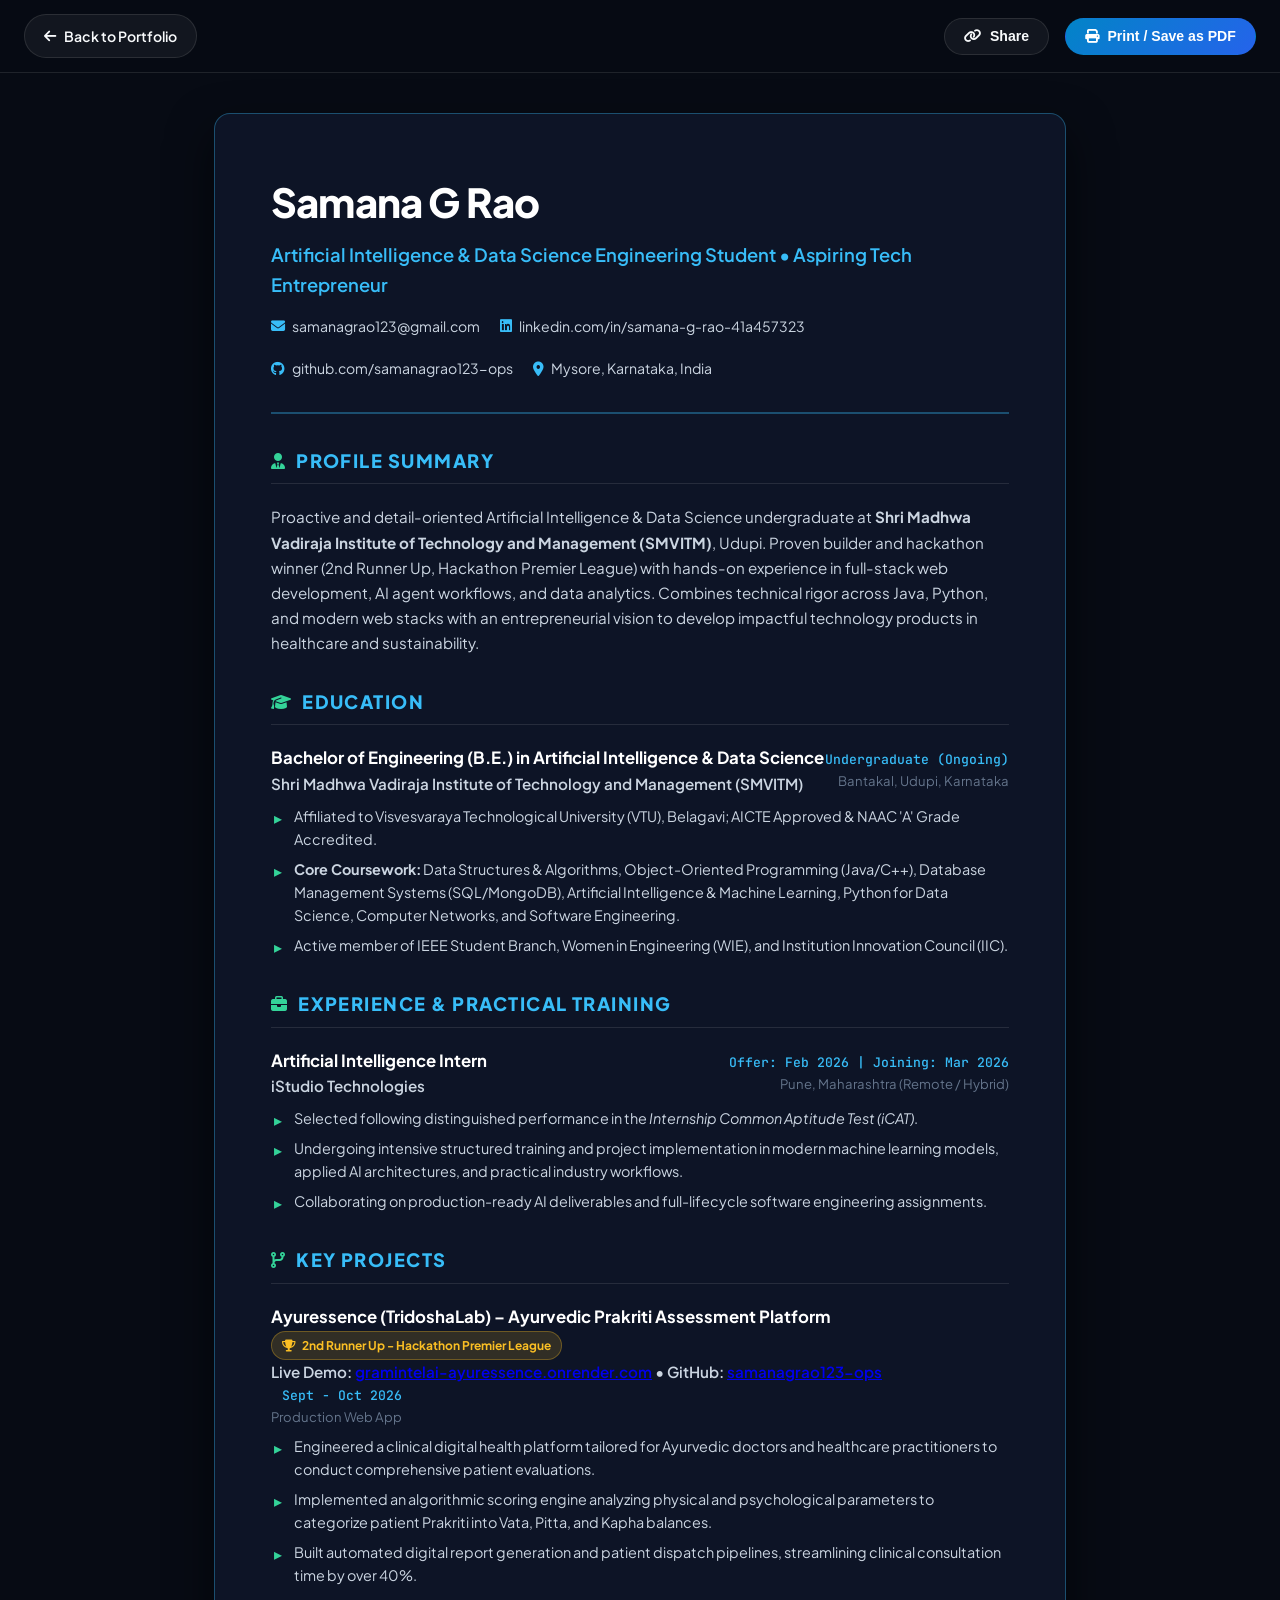
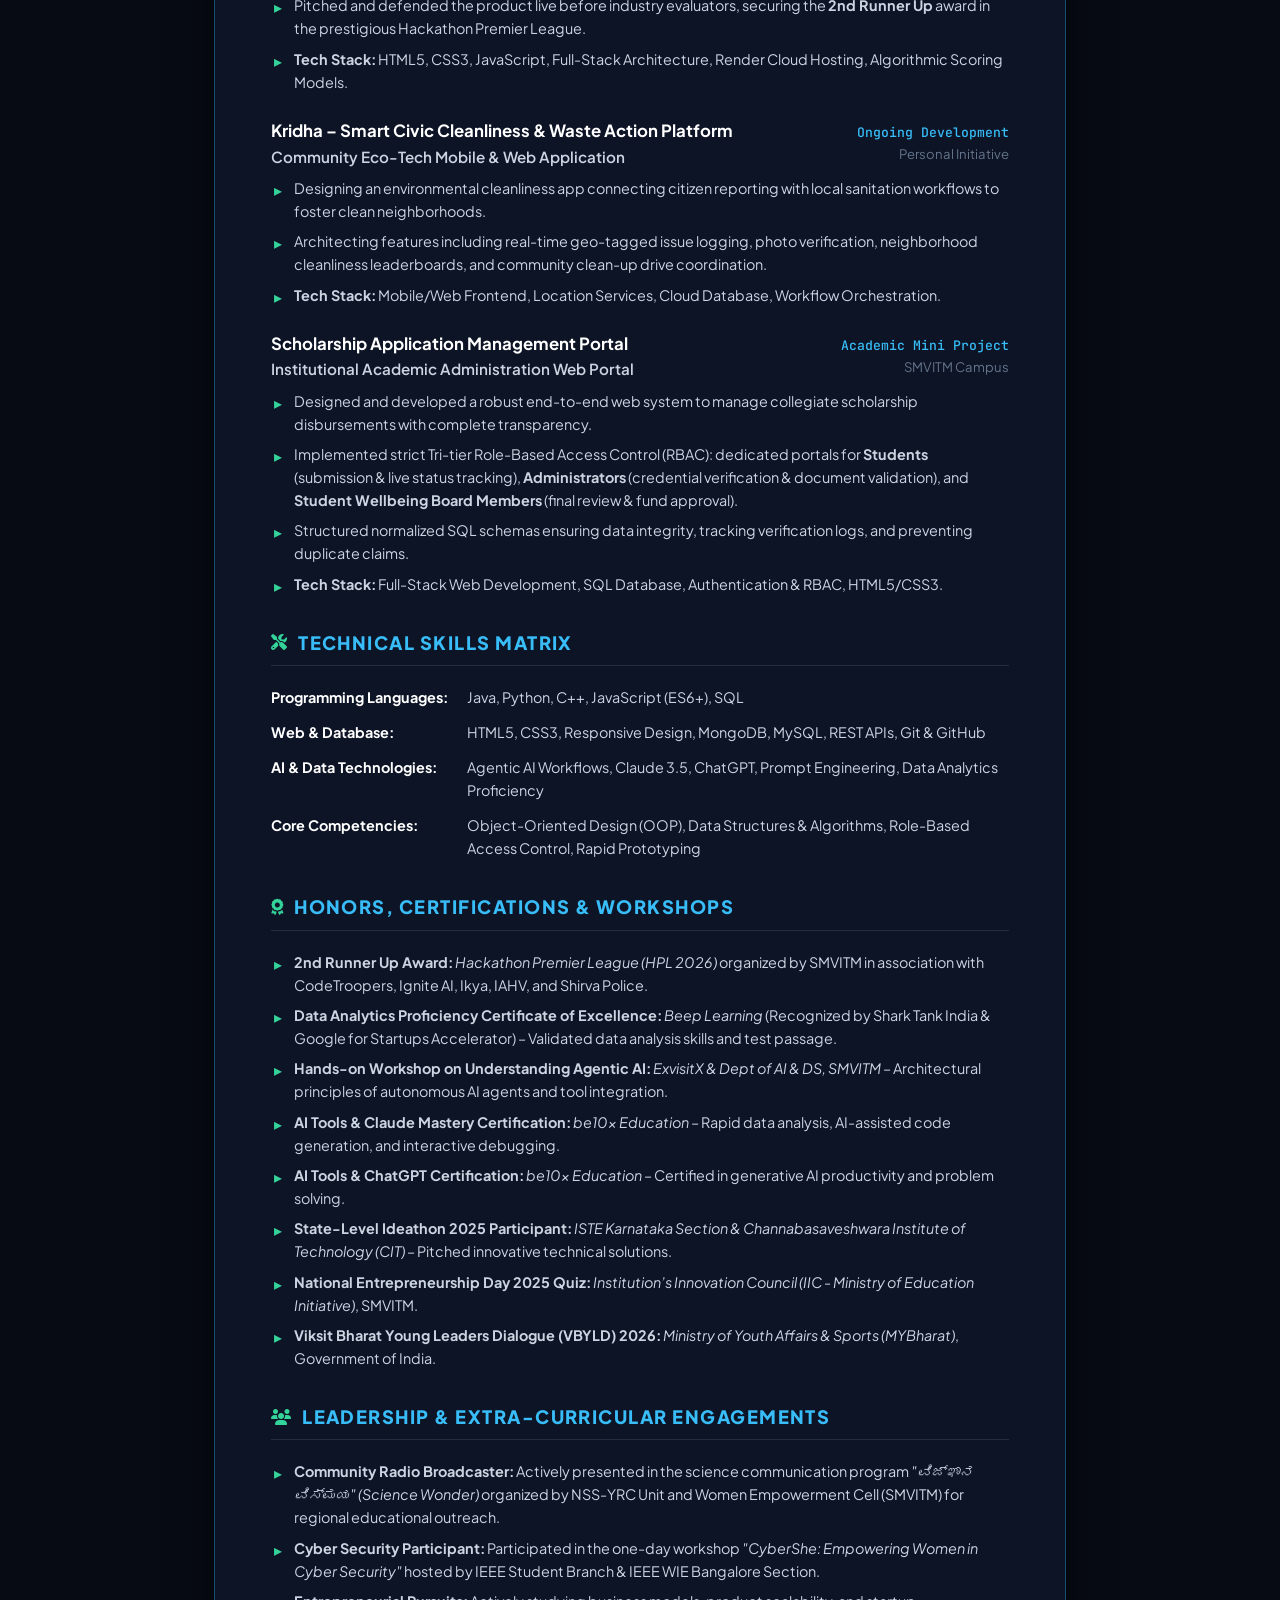
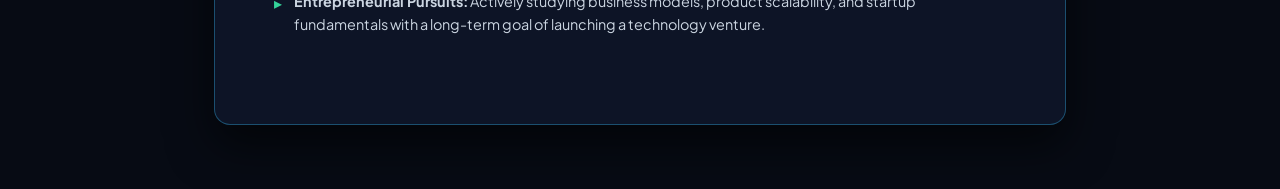
==== resume.html @ c11d341a "Initial commit: Samana G Rao professional portfolio and interactive resume" ====
<!DOCTYPE html>
<html lang="en">
<head>
  <meta charset="UTF-8">
  <meta name="viewport" content="width=device-width, initial-scale=1.0">
  <title>Resume | Samana G Rao - AI & Data Science Engineer</title>
  <meta name="description" content="Official Resume of Samana G Rao - Artificial Intelligence and Data Science Engineering Student at SMVITM College.">

  <!-- Google Fonts: Plus Jakarta Sans & JetBrains Mono -->
  <link rel="preconnect" href="https://fonts.googleapis.com">
  <link rel="preconnect" href="https://fonts.gstatic.com" crossorigin>
  <link href="https://fonts.googleapis.com/css2?family=JetBrains+Mono:wght@400;500;600&family=Plus+Jakarta+Sans:wght@300;400;500;600;700;800&display=swap" rel="stylesheet">

  <!-- Font Awesome Icons -->
  <link rel="stylesheet" href="https://cdnjs.cloudflare.com/ajax/libs/font-awesome/6.5.1/css/all.min.css">

  <!-- Custom Resume Styles -->
  <link rel="stylesheet" href="assets/css/resume.css">
  <link rel="icon" type="image/png" href="assets/images/profile-photo.png">
</head>
<body>

  <!-- Top Sticky Toolbar (Hidden during print) -->
  <header class="resume-toolbar no-print">
    <div class="toolbar-left">
      <a href="index.html" class="btn btn-outline">
        <i class="fas fa-arrow-left"></i> Back to Portfolio
      </a>
      <span style="font-size: 0.85rem; color: var(--text-muted); display: none; @media(min-width:600px){display:inline;}">
        <i class="fas fa-shield-alt" style="color: var(--accent-emerald);"></i> Verified Engineering Profile
      </span>
    </div>

    <div class="toolbar-right">
      <button id="copyResumeLinkBtn" class="btn btn-outline">
        <i class="fas fa-link"></i> Share
      </button>
      <button id="printResumeBtn" class="btn btn-primary">
        <i class="fas fa-print"></i> Print / Save as PDF
      </button>
    </div>
  </header>

  <!-- Main Resume Content Paper -->
  <main class="resume-wrapper">
    <article class="resume-paper">

      <!-- HEADER SECTION -->
      <section class="resume-header">
        <h1 class="resume-name">Samana G Rao</h1>
        <p class="resume-title">Artificial Intelligence & Data Science Engineering Student • Aspiring Tech Entrepreneur</p>
        
        <div class="resume-contact-bar">
          <a href="mailto:samanagrao123@gmail.com" class="contact-pill">
            <i class="fas fa-envelope"></i> samanagrao123@gmail.com
          </a>
          <a href="https://www.linkedin.com/in/samana-g-rao-41a457323" target="_blank" rel="noopener noreferrer" class="contact-pill">
            <i class="fab fa-linkedin"></i> linkedin.com/in/samana-g-rao-41a457323
          </a>
          <a href="https://github.com/samanagrao123-ops" target="_blank" rel="noopener noreferrer" class="contact-pill">
            <i class="fab fa-github"></i> github.com/samanagrao123-ops
          </a>
          <span class="contact-pill">
            <i class="fas fa-map-marker-alt"></i> Mysore, Karnataka, India
          </span>
        </div>
      </section>

      <!-- PROFESSIONAL SUMMARY -->
      <section class="resume-section">
        <h2 class="section-heading"><i class="fas fa-user-tie"></i> Profile Summary</h2>
        <p style="font-size: 0.95rem; color: var(--text-secondary); line-height: 1.65;">
          Proactive and detail-oriented Artificial Intelligence & Data Science undergraduate at <strong>Shri Madhwa Vadiraja Institute of Technology and Management (SMVITM)</strong>, Udupi. Proven builder and hackathon winner (2nd Runner Up, Hackathon Premier League) with hands-on experience in full-stack web development, AI agent workflows, and data analytics. Combines technical rigor across Java, Python, and modern web stacks with an entrepreneurial vision to develop impactful technology products in healthcare and sustainability.
        </p>
      </section>

      <!-- EDUCATION -->
      <section class="resume-section">
        <h2 class="section-heading"><i class="fas fa-graduation-cap"></i> Education</h2>
        
        <div class="resume-block">
          <div class="block-header">
            <div>
              <div class="block-title">Bachelor of Engineering (B.E.) in Artificial Intelligence & Data Science</div>
              <div class="block-subtitle">Shri Madhwa Vadiraja Institute of Technology and Management (SMVITM)</div>
            </div>
            <div style="text-align: right;">
              <div class="block-date">Undergraduate (Ongoing)</div>
              <div class="block-location">Bantakal, Udupi, Karnataka</div>
            </div>
          </div>
          <ul class="resume-bullet-list">
            <li>Affiliated to Visvesvaraya Technological University (VTU), Belagavi; AICTE Approved & NAAC 'A' Grade Accredited.</li>
            <li><strong>Core Coursework:</strong> Data Structures & Algorithms, Object-Oriented Programming (Java/C++), Database Management Systems (SQL/MongoDB), Artificial Intelligence & Machine Learning, Python for Data Science, Computer Networks, and Software Engineering.</li>
            <li>Active member of IEEE Student Branch, Women in Engineering (WIE), and Institution Innovation Council (IIC).</li>
          </ul>
        </div>
      </section>

      <!-- EXPERIENCE & INTERNSHIPS -->
      <section class="resume-section">
        <h2 class="section-heading"><i class="fas fa-briefcase"></i> Experience & Practical Training</h2>

        <div class="resume-block">
          <div class="block-header">
            <div>
              <div class="block-title">Artificial Intelligence Intern</div>
              <div class="block-subtitle">iStudio Technologies</div>
            </div>
            <div style="text-align: right;">
              <div class="block-date">Offer: Feb 2026 | Joining: Mar 2026</div>
              <div class="block-location">Pune, Maharashtra (Remote / Hybrid)</div>
            </div>
          </div>
          <ul class="resume-bullet-list">
            <li>Selected following distinguished performance in the <em>Internship Common Aptitude Test (iCAT)</em>.</li>
            <li>Undergoing intensive structured training and project implementation in modern machine learning models, applied AI architectures, and practical industry workflows.</li>
            <li>Collaborating on production-ready AI deliverables and full-lifecycle software engineering assignments.</li>
          </ul>
        </div>
      </section>

      <!-- KEY PROJECTS -->
      <section class="resume-section">
        <h2 class="section-heading"><i class="fas fa-code-branch"></i> Key Projects</h2>

        <!-- Project 1: Ayuressence -->
        <div class="resume-block">
          <div class="block-header">
            <div>
              <div class="block-title">
                Ayuressence (TridoshaLab) – Ayurvedic Prakriti Assessment Platform
                <span class="badge"><i class="fas fa-trophy"></i> 2nd Runner Up - Hackathon Premier League</span>
              </div>
              <div class="block-subtitle">
                <span>Live Demo: <a href="https://gramintelai-ayuressence.onrender.com/" target="_blank" rel="noopener noreferrer">gramintelai-ayuressence.onrender.com</a></span> • 
                <span>GitHub: <a href="https://github.com/samanagrao123-ops" target="_blank" rel="noopener noreferrer">samanagrao123-ops</a></span>
              </div>
            </div>
            <div style="text-align: right;">
              <div class="block-date">Sept - Oct 2026</div>
              <div class="block-location">Production Web App</div>
            </div>
          </div>
          <ul class="resume-bullet-list">
            <li>Engineered a clinical digital health platform tailored for Ayurvedic doctors and healthcare practitioners to conduct comprehensive patient evaluations.</li>
            <li>Implemented an algorithmic scoring engine analyzing physical and psychological parameters to categorize patient Prakriti into Vata, Pitta, and Kapha balances.</li>
            <li>Built automated digital report generation and patient dispatch pipelines, streamlining clinical consultation time by over 40%.</li>
            <li>Pitched and defended the product live before industry evaluators, securing the <strong>2nd Runner Up</strong> award in the prestigious Hackathon Premier League.</li>
            <li><strong>Tech Stack:</strong> HTML5, CSS3, JavaScript, Full-Stack Architecture, Render Cloud Hosting, Algorithmic Scoring Models.</li>
          </ul>
        </div>

        <!-- Project 2: Kridha -->
        <div class="resume-block">
          <div class="block-header">
            <div>
              <div class="block-title">Kridha – Smart Civic Cleanliness & Waste Action Platform</div>
              <div class="block-subtitle">Community Eco-Tech Mobile & Web Application</div>
            </div>
            <div style="text-align: right;">
              <div class="block-date">Ongoing Development</div>
              <div class="block-location">Personal Initiative</div>
            </div>
          </div>
          <ul class="resume-bullet-list">
            <li>Designing an environmental cleanliness app connecting citizen reporting with local sanitation workflows to foster clean neighborhoods.</li>
            <li>Architecting features including real-time geo-tagged issue logging, photo verification, neighborhood cleanliness leaderboards, and community clean-up drive coordination.</li>
            <li><strong>Tech Stack:</strong> Mobile/Web Frontend, Location Services, Cloud Database, Workflow Orchestration.</li>
          </ul>
        </div>

        <!-- Project 3: Scholarship Portal -->
        <div class="resume-block">
          <div class="block-header">
            <div>
              <div class="block-title">Scholarship Application Management Portal</div>
              <div class="block-subtitle">Institutional Academic Administration Web Portal</div>
            </div>
            <div style="text-align: right;">
              <div class="block-date">Academic Mini Project</div>
              <div class="block-location">SMVITM Campus</div>
            </div>
          </div>
          <ul class="resume-bullet-list">
            <li>Designed and developed a robust end-to-end web system to manage collegiate scholarship disbursements with complete transparency.</li>
            <li>Implemented strict Tri-tier Role-Based Access Control (RBAC): dedicated portals for <strong>Students</strong> (submission & live status tracking), <strong>Administrators</strong> (credential verification & document validation), and <strong>Student Wellbeing Board Members</strong> (final review & fund approval).</li>
            <li>Structured normalized SQL schemas ensuring data integrity, tracking verification logs, and preventing duplicate claims.</li>
            <li><strong>Tech Stack:</strong> Full-Stack Web Development, SQL Database, Authentication & RBAC, HTML5/CSS3.</li>
          </ul>
        </div>
      </section>

      <!-- TECHNICAL SKILLS -->
      <section class="resume-section">
        <h2 class="section-heading"><i class="fas fa-tools"></i> Technical Skills Matrix</h2>
        
        <div class="skills-table">
          <div class="skill-row">
            <span class="skill-group-name">Programming Languages:</span>
            <span class="skill-list">Java, Python, C++, JavaScript (ES6+), SQL</span>
          </div>

          <div class="skill-row">
            <span class="skill-group-name">Web & Database:</span>
            <span class="skill-list">HTML5, CSS3, Responsive Design, MongoDB, MySQL, REST APIs, Git & GitHub</span>
          </div>

          <div class="skill-row">
            <span class="skill-group-name">AI & Data Technologies:</span>
            <span class="skill-list">Agentic AI Workflows, Claude 3.5, ChatGPT, Prompt Engineering, Data Analytics Proficiency</span>
          </div>

          <div class="skill-row">
            <span class="skill-group-name">Core Competencies:</span>
            <span class="skill-list">Object-Oriented Design (OOP), Data Structures & Algorithms, Role-Based Access Control, Rapid Prototyping</span>
          </div>
        </div>
      </section>

      <!-- HONORS, AWARDS & CERTIFICATIONS -->
      <section class="resume-section">
        <h2 class="section-heading"><i class="fas fa-award"></i> Honors, Certifications & Workshops</h2>

        <div class="resume-block">
          <ul class="resume-bullet-list">
            <li><strong>2nd Runner Up Award:</strong> <em>Hackathon Premier League (HPL 2026)</em> organized by SMVITM in association with CodeTroopers, Ignite AI, Ikya, IAHV, and Shirva Police.</li>
            <li><strong>Data Analytics Proficiency Certificate of Excellence:</strong> <em>Beep Learning</em> (Recognized by Shark Tank India & Google for Startups Accelerator) – Validated data analysis skills and test passage.</li>
            <li><strong>Hands-on Workshop on Understanding Agentic AI:</strong> <em>ExvisitX & Dept of AI & DS, SMVITM</em> – Architectural principles of autonomous AI agents and tool integration.</li>
            <li><strong>AI Tools & Claude Mastery Certification:</strong> <em>be10x Education</em> – Rapid data analysis, AI-assisted code generation, and interactive debugging.</li>
            <li><strong>AI Tools & ChatGPT Certification:</strong> <em>be10x Education</em> – Certified in generative AI productivity and problem solving.</li>
            <li><strong>State-Level Ideathon 2025 Participant:</strong> <em>ISTE Karnataka Section & Channabasaveshwara Institute of Technology (CIT)</em> – Pitched innovative technical solutions.</li>
            <li><strong>National Entrepreneurship Day 2025 Quiz:</strong> <em>Institution’s Innovation Council (IIC - Ministry of Education Initiative)</em>, SMVITM.</li>
            <li><strong>Viksit Bharat Young Leaders Dialogue (VBYLD) 2026:</strong> <em>Ministry of Youth Affairs & Sports (MYBharat)</em>, Government of India.</li>
          </ul>
        </div>
      </section>

      <!-- LEADERSHIP & EXTRACURRICULARS -->
      <section class="resume-section">
        <h2 class="section-heading"><i class="fas fa-users"></i> Leadership & Extra-Curricular Engagements</h2>

        <div class="resume-block">
          <ul class="resume-bullet-list">
            <li><strong>Community Radio Broadcaster:</strong> Actively presented in the science communication program <em>"ವಿಜ್ಞಾನ ವಿಸ್ಮಯ" (Science Wonder)</em> organized by NSS-YRC Unit and Women Empowerment Cell (SMVITM) for regional educational outreach.</li>
            <li><strong>Cyber Security Participant:</strong> Participated in the one-day workshop <em>"CyberShe: Empowering Women in Cyber Security"</em> hosted by IEEE Student Branch & IEEE WIE Bangalore Section.</li>
            <li><strong>Entrepreneurial Pursuits:</strong> Actively studying business models, product scalability, and startup fundamentals with a long-term goal of launching a technology venture.</li>
          </ul>
        </div>
      </section>

    </article>
  </main>

  <script src="assets/js/resume.js"></script>
</body>
</html>
---- assets/css/resume.css ----
/* ===================================================================
   SAMANA G RAO - PROFESSIONAL RESUME STYLES
   Screen: Modern Obsidian Dark Theme
   Print / PDF: Clean, High-Contrast ATS-Friendly Executive Layout
   =================================================================== */

:root {
  --bg-primary: #070b14;
  --bg-secondary: #0d1527;
  --bg-card: rgba(15, 23, 42, 0.85);
  --border-color: rgba(255, 255, 255, 0.1);
  --border-accent: rgba(56, 189, 248, 0.35);

  --text-main: #f8fafc;
  --text-secondary: #cbd5e1;
  --text-muted: #94a3b8;
  --text-dim: #64748b;

  --accent-cyan: #38bdf8;
  --accent-emerald: #34d399;
  --accent-amber: #fbbf24;
  --accent-indigo: #818cf8;

  --font-main: 'Plus Jakarta Sans', -apple-system, BlinkMacSystemFont, sans-serif;
  --font-mono: 'JetBrains Mono', monospace;
}

*, *::before, *::after {
  box-sizing: border-box;
  margin: 0;
  padding: 0;
}

body {
  font-family: var(--font-main);
  background-color: var(--bg-primary);
  color: var(--text-main);
  line-height: 1.6;
  min-height: 100vh;
}

.resume-toolbar {
  position: sticky;
  top: 0;
  z-index: 100;
  background: rgba(7, 11, 20, 0.95);
  backdrop-filter: blur(12px);
  border-bottom: 1px solid var(--border-color);
  padding: 0.9rem 1.5rem;
  display: flex;
  align-items: center;
  justify-content: space-between;
}

.toolbar-left, .toolbar-right {
  display: flex;
  align-items: center;
  gap: 1rem;
}

.btn {
  display: inline-flex;
  align-items: center;
  gap: 0.5rem;
  padding: 0.6rem 1.2rem;
  font-size: 0.88rem;
  font-weight: 600;
  border-radius: 9999px;
  cursor: pointer;
  text-decoration: none;
  transition: all 0.2s ease;
  border: 1px solid transparent;
}

.btn-primary {
  background: linear-gradient(135deg, #0284c7, #2563eb);
  color: #ffffff;
}

.btn-primary:hover {
  transform: translateY(-2px);
  box-shadow: 0 4px 14px rgba(2, 132, 199, 0.5);
}

.btn-emerald {
  background: linear-gradient(135deg, #059669, #10b981);
  color: #ffffff;
}

.btn-emerald:hover {
  transform: translateY(-2px);
  box-shadow: 0 4px 14px rgba(16, 185, 129, 0.45);
}

.btn-outline {
  background: rgba(255, 255, 255, 0.05);
  color: var(--text-main);
  border: 1px solid var(--border-color);
}

.btn-outline:hover {
  background: rgba(255, 255, 255, 0.12);
  color: #ffffff;
  border-color: var(--accent-cyan);
}

.resume-wrapper {
  max-width: 900px;
  margin: 2.5rem auto 4rem auto;
  padding: 0 1.5rem;
}

.resume-paper {
  background: var(--bg-card);
  border: 1px solid var(--border-accent);
  border-radius: 16px;
  padding: 3.5rem;
  box-shadow: 0 20px 45px rgba(0, 0, 0, 0.6);
  position: relative;
}

/* Header */
.resume-header {
  border-bottom: 2px solid var(--border-accent);
  padding-bottom: 2rem;
  margin-bottom: 2rem;
}

.resume-name {
  font-size: 2.5rem;
  font-weight: 800;
  letter-spacing: -0.02em;
  color: #ffffff;
  margin-bottom: 0.35rem;
}

.resume-title {
  font-size: 1.15rem;
  font-weight: 600;
  color: var(--accent-cyan);
  margin-bottom: 1rem;
}

.resume-contact-bar {
  display: flex;
  flex-wrap: wrap;
  gap: 1.25rem;
  font-size: 0.88rem;
  color: var(--text-secondary);
}

.contact-pill {
  display: inline-flex;
  align-items: center;
  gap: 0.45rem;
  color: var(--text-secondary);
  text-decoration: none;
  transition: color 0.2s ease;
}

.contact-pill:hover {
  color: var(--accent-cyan);
}

.contact-pill i {
  color: var(--accent-cyan);
}

/* Sections */
.resume-section {
  margin-bottom: 2rem;
}

.section-heading {
  font-size: 1.15rem;
  font-weight: 800;
  text-transform: uppercase;
  letter-spacing: 0.08em;
  color: var(--accent-cyan);
  display: flex;
  align-items: center;
  gap: 0.6rem;
  padding-bottom: 0.5rem;
  border-bottom: 1px solid var(--border-color);
  margin-bottom: 1.25rem;
}

.section-heading i {
  font-size: 1rem;
  color: var(--accent-emerald);
}

.resume-block {
  margin-bottom: 1.5rem;
}

.block-header {
  display: flex;
  justify-content: space-between;
  align-items: baseline;
  margin-bottom: 0.25rem;
  flex-wrap: wrap;
}

.block-title {
  font-size: 1.05rem;
  font-weight: 700;
  color: #ffffff;
}

.block-subtitle {
  font-size: 0.95rem;
  font-weight: 600;
  color: var(--text-secondary);
}

.block-date {
  font-size: 0.82rem;
  font-family: var(--font-mono);
  color: var(--accent-cyan);
  font-weight: 500;
}

.block-location {
  font-size: 0.82rem;
  color: var(--text-dim);
}

.resume-bullet-list {
  list-style: none;
  padding-left: 0.2rem;
  margin-top: 0.5rem;
}

.resume-bullet-list li {
  position: relative;
  padding-left: 1.25rem;
  font-size: 0.9rem;
  color: var(--text-secondary);
  margin-bottom: 0.45rem;
  line-height: 1.6;
}

.resume-bullet-list li::before {
  content: '▸';
  position: absolute;
  left: 0;
  color: var(--accent-emerald);
  font-size: 1rem;
}

/* Skills Matrix */
.skills-table {
  display: flex;
  flex-direction: column;
  gap: 0.75rem;
}

.skill-row {
  display: grid;
  grid-template-columns: 180px 1fr;
  gap: 1rem;
  font-size: 0.9rem;
  align-items: baseline;
}

.skill-group-name {
  font-weight: 700;
  color: #ffffff;
}

.skill-list {
  color: var(--text-secondary);
}

/* Honors & Badges */
.badge {
  display: inline-flex;
  align-items: center;
  gap: 0.35rem;
  padding: 0.25rem 0.65rem;
  font-size: 0.75rem;
  font-weight: 700;
  border-radius: 9999px;
  background: rgba(251, 191, 36, 0.15);
  color: var(--accent-amber);
  border: 1px solid rgba(251, 191, 36, 0.3);
}

/* ===================================================================
   PRINT & PDF EXPORT OPTIMIZATIONS (@media print)
   Converts dark theme to crisp, high-contrast, ATS-friendly paper
   =================================================================== */
@media print {
  body {
    background-color: #ffffff !important;
    color: #111827 !important;
    font-size: 11pt !important;
    line-height: 1.45 !important;
  }

  .resume-toolbar, .no-print {
    display: none !important;
  }

  .resume-wrapper {
    max-width: 100% !important;
    margin: 0 !important;
    padding: 0 !important;
  }

  .resume-paper {
    background: #ffffff !important;
    border: none !important;
    box-shadow: none !important;
    padding: 0 !important;
    border-radius: 0 !important;
  }

  .resume-header {
    border-bottom: 2pt solid #0284c7 !important;
    padding-bottom: 1rem !important;
    margin-bottom: 1.25rem !important;
  }

  .resume-name {
    color: #0f172a !important;
    font-size: 22pt !important;
  }

  .resume-title {
    color: #0284c7 !important;
    font-size: 12pt !important;
  }

  .contact-pill {
    color: #334155 !important;
  }

  .contact-pill i {
    color: #0284c7 !important;
  }

  .section-heading {
    color: #0369a1 !important;
    border-bottom: 1pt solid #cbd5e1 !important;
    margin-bottom: 0.8rem !important;
    font-size: 11pt !important;
  }

  .section-heading i {
    color: #059669 !important;
  }

  .block-title {
    color: #0f172a !important;
    font-size: 11pt !important;
  }

  .block-subtitle {
    color: #334155 !important;
  }

  .block-date {
    color: #475569 !important;
    font-size: 9pt !important;
  }

  .resume-bullet-list li {
    color: #334155 !important;
    margin-bottom: 0.3rem !important;
  }

  .resume-bullet-list li::before {
    color: #0284c7 !important;
  }

  .skill-group-name {
    color: #0f172a !important;
  }

  .skill-list {
    color: #334155 !important;
  }

  .badge {
    background: #fef3c7 !important;
    color: #92400e !important;
    border: 1pt solid #f59e0b !important;
  }

  a {
    color: #0369a1 !important;
    text-decoration: none !important;
  }
}

@media (max-width: 768px) {
  .resume-paper {
    padding: 2rem 1.25rem;
  }

  .resume-name {
    font-size: 1.9rem;
  }

  .skill-row {
    grid-template-columns: 1fr;
    gap: 0.25rem;
  }

  .block-header {
    flex-direction: column;
    align-items: flex-start;
    gap: 0.2rem;
  }
}
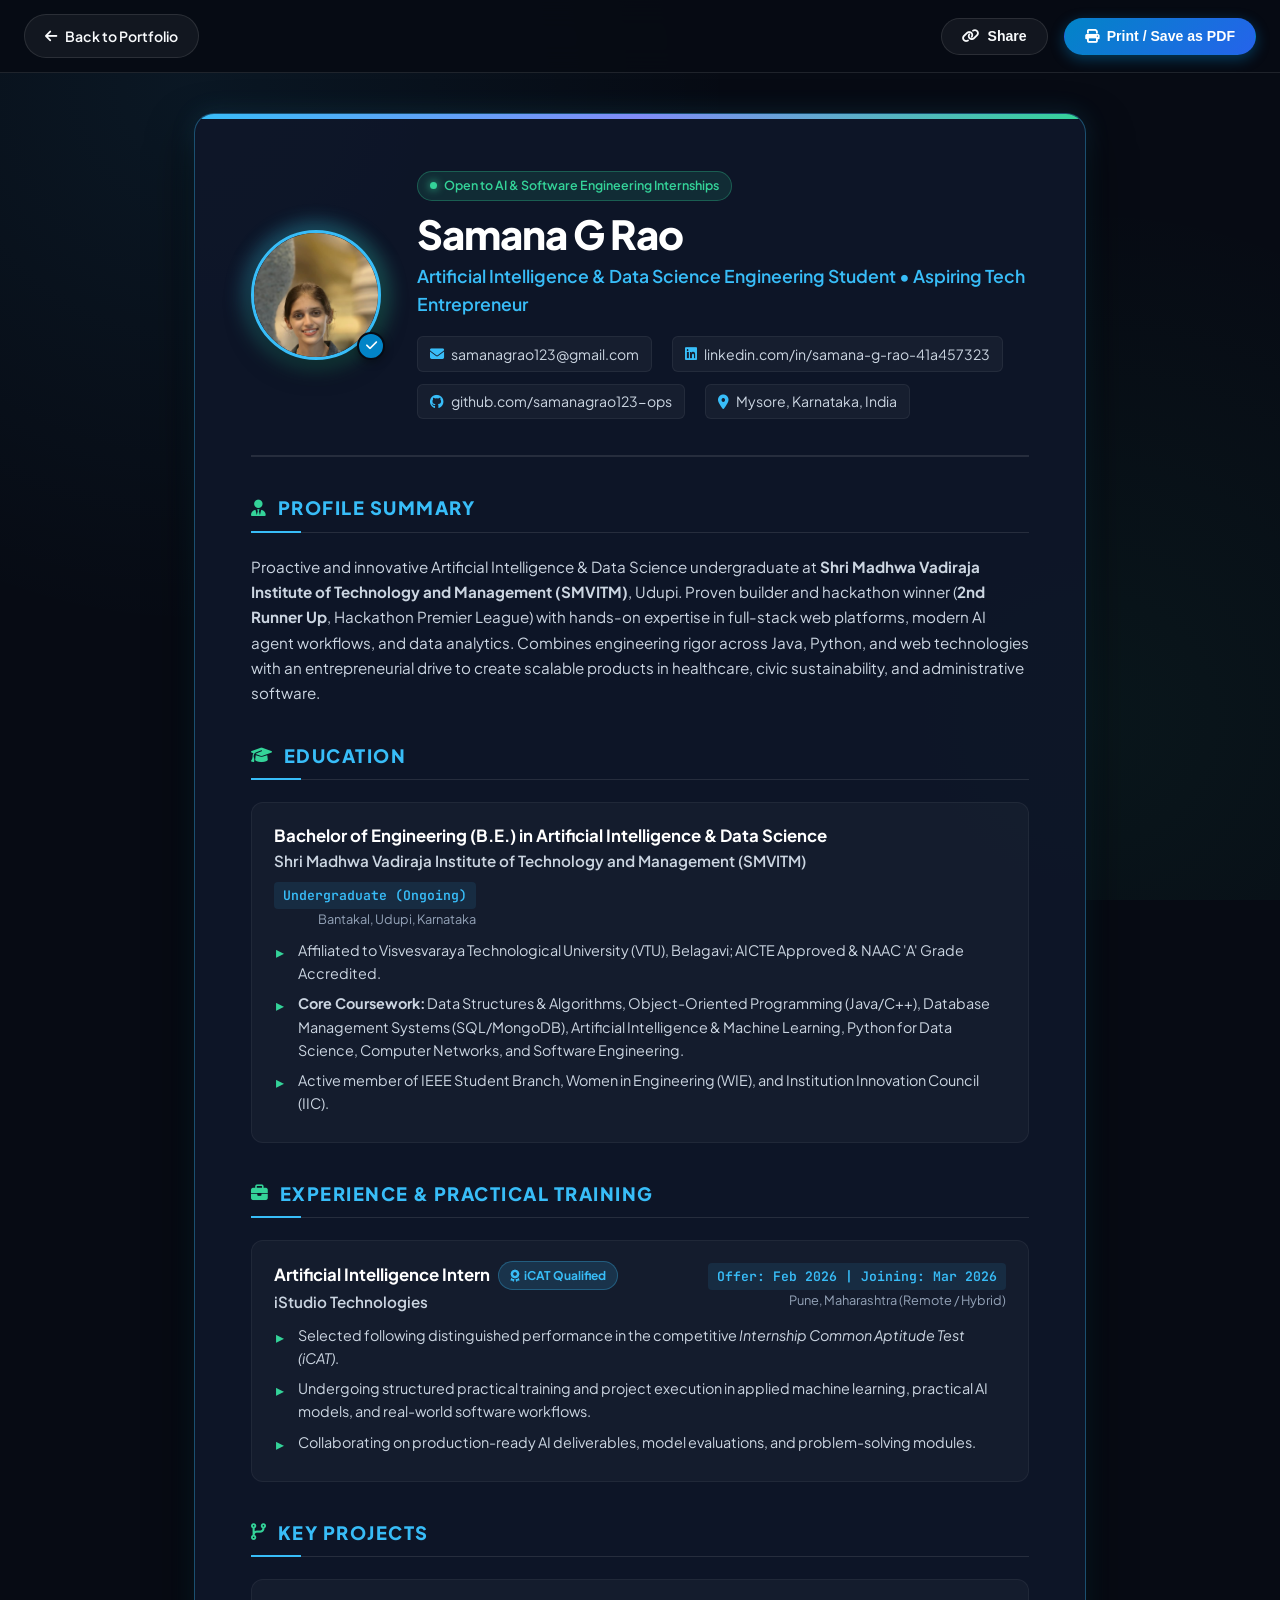
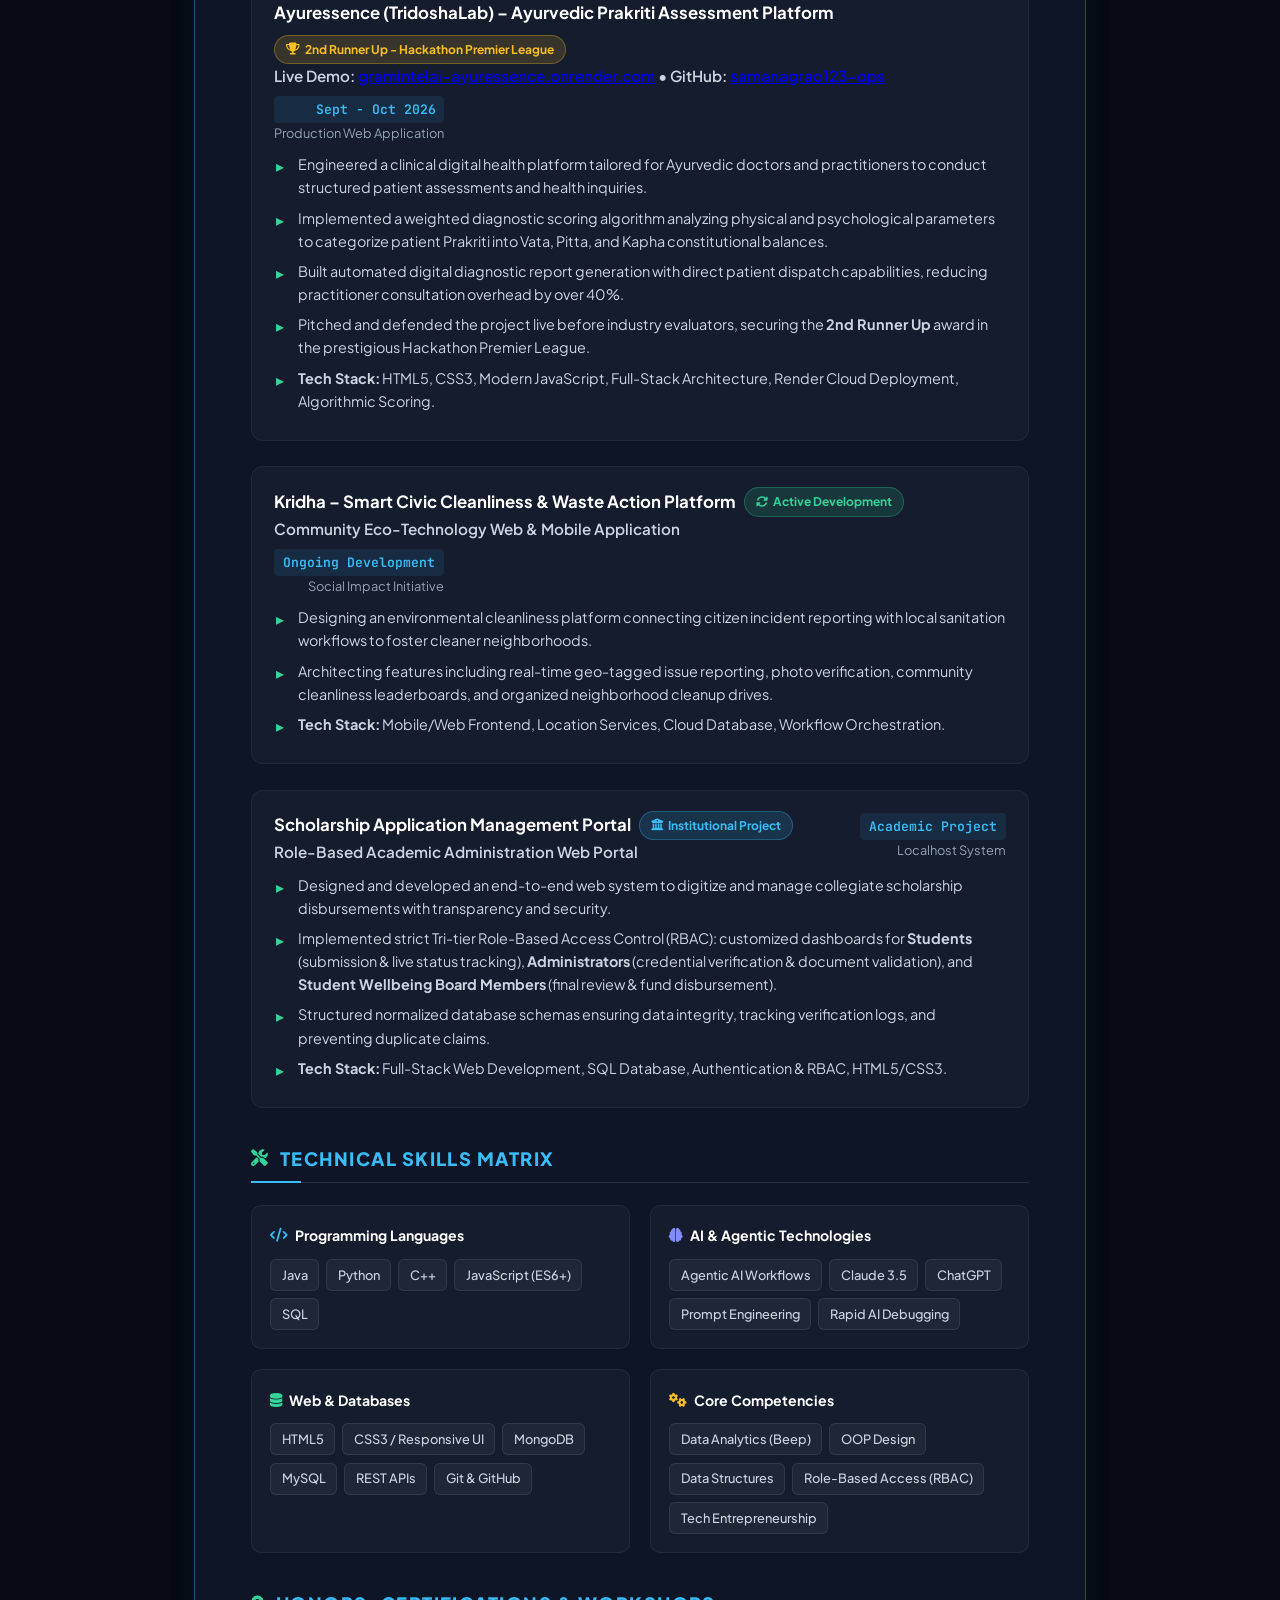
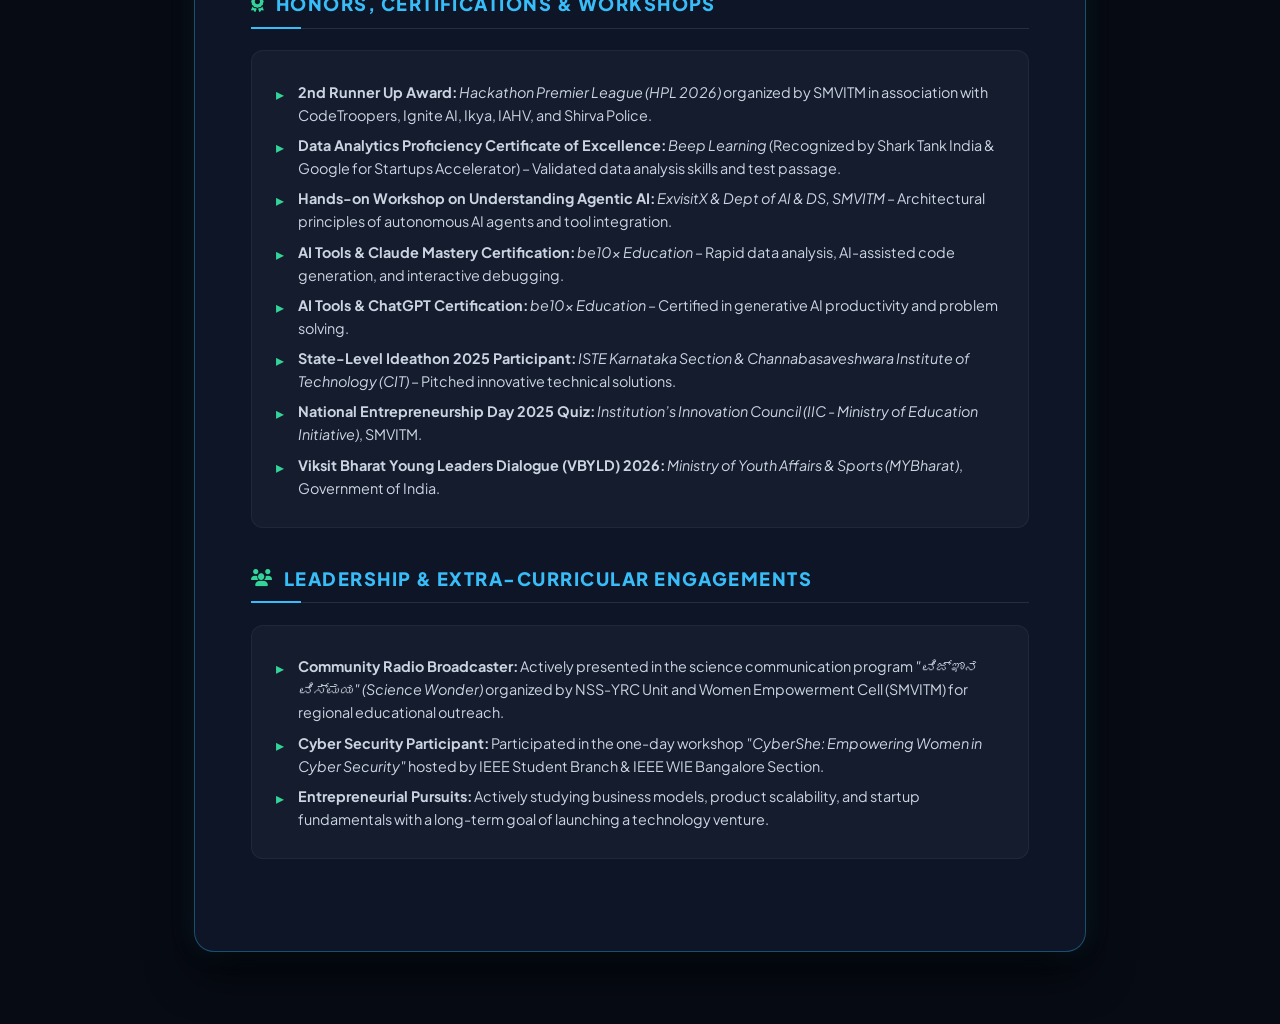
==== commit c88c13a6: "Add professional photo and executive design to resume and portfolio showcase" ====
--- a/resume.html
+++ b/resume.html
@@ -4,7 +4,7 @@
   <meta charset="UTF-8">
   <meta name="viewport" content="width=device-width, initial-scale=1.0">
   <title>Resume | Samana G Rao - AI & Data Science Engineer</title>
-  <meta name="description" content="Official Resume of Samana G Rao - Artificial Intelligence and Data Science Engineering Student at SMVITM College.">
+  <meta name="description" content="Official Resume of Samana G Rao - Artificial Intelligence and Data Science Engineering Student at SMVITM College, Hackathon Winner, and Aspiring Tech Entrepreneur.">
 
   <!-- Google Fonts: Plus Jakarta Sans & JetBrains Mono -->
   <link rel="preconnect" href="https://fonts.googleapis.com">
@@ -45,24 +45,39 @@
   <main class="resume-wrapper">
     <article class="resume-paper">
 
-      <!-- HEADER SECTION -->
+      <!-- HEADER SECTION WITH PROFESSIONAL PHOTO -->
       <section class="resume-header">
-        <h1 class="resume-name">Samana G Rao</h1>
-        <p class="resume-title">Artificial Intelligence & Data Science Engineering Student • Aspiring Tech Entrepreneur</p>
-        
-        <div class="resume-contact-bar">
-          <a href="mailto:samanagrao123@gmail.com" class="contact-pill">
-            <i class="fas fa-envelope"></i> samanagrao123@gmail.com
-          </a>
-          <a href="https://www.linkedin.com/in/samana-g-rao-41a457323" target="_blank" rel="noopener noreferrer" class="contact-pill">
-            <i class="fab fa-linkedin"></i> linkedin.com/in/samana-g-rao-41a457323
-          </a>
-          <a href="https://github.com/samanagrao123-ops" target="_blank" rel="noopener noreferrer" class="contact-pill">
-            <i class="fab fa-github"></i> github.com/samanagrao123-ops
-          </a>
-          <span class="contact-pill">
-            <i class="fas fa-map-marker-alt"></i> Mysore, Karnataka, India
-          </span>
+        <div class="resume-photo-box">
+          <div class="resume-photo-glow"></div>
+          <img src="assets/images/profile-photo.png" alt="Samana G Rao" class="resume-photo">
+          <div class="resume-photo-badge" title="Verified Engineering Profile">
+            <i class="fas fa-check"></i>
+          </div>
+        </div>
+
+        <div class="resume-header-info">
+          <div class="resume-status-pill">
+            <span class="pulse-dot"></span>
+            <span>Open to AI & Software Engineering Internships</span>
+          </div>
+
+          <h1 class="resume-name">Samana G Rao</h1>
+          <p class="resume-title">Artificial Intelligence & Data Science Engineering Student • Aspiring Tech Entrepreneur</p>
+          
+          <div class="resume-contact-bar">
+            <a href="mailto:samanagrao123@gmail.com" class="contact-pill">
+              <i class="fas fa-envelope"></i> samanagrao123@gmail.com
+            </a>
+            <a href="https://www.linkedin.com/in/samana-g-rao-41a457323" target="_blank" rel="noopener noreferrer" class="contact-pill">
+              <i class="fab fa-linkedin"></i> linkedin.com/in/samana-g-rao-41a457323
+            </a>
+            <a href="https://github.com/samanagrao123-ops" target="_blank" rel="noopener noreferrer" class="contact-pill">
+              <i class="fab fa-github"></i> github.com/samanagrao123-ops
+            </a>
+            <span class="contact-pill">
+              <i class="fas fa-map-marker-alt"></i> Mysore, Karnataka, India
+            </span>
+          </div>
         </div>
       </section>
 
@@ -70,7 +85,7 @@
       <section class="resume-section">
         <h2 class="section-heading"><i class="fas fa-user-tie"></i> Profile Summary</h2>
         <p style="font-size: 0.95rem; color: var(--text-secondary); line-height: 1.65;">
-          Proactive and detail-oriented Artificial Intelligence & Data Science undergraduate at <strong>Shri Madhwa Vadiraja Institute of Technology and Management (SMVITM)</strong>, Udupi. Proven builder and hackathon winner (2nd Runner Up, Hackathon Premier League) with hands-on experience in full-stack web development, AI agent workflows, and data analytics. Combines technical rigor across Java, Python, and modern web stacks with an entrepreneurial vision to develop impactful technology products in healthcare and sustainability.
+          Proactive and innovative Artificial Intelligence & Data Science undergraduate at <strong>Shri Madhwa Vadiraja Institute of Technology and Management (SMVITM)</strong>, Udupi. Proven builder and hackathon winner (<strong>2nd Runner Up</strong>, Hackathon Premier League) with hands-on expertise in full-stack web platforms, modern AI agent workflows, and data analytics. Combines engineering rigor across Java, Python, and web technologies with an entrepreneurial drive to create scalable products in healthcare, civic sustainability, and administrative software.
         </p>
       </section>
 
@@ -104,7 +119,10 @@
         <div class="resume-block">
           <div class="block-header">
             <div>
-              <div class="block-title">Artificial Intelligence Intern</div>
+              <div class="block-title">
+                Artificial Intelligence Intern
+                <span class="badge badge-cyan"><i class="fas fa-award"></i> iCAT Qualified</span>
+              </div>
               <div class="block-subtitle">iStudio Technologies</div>
             </div>
             <div style="text-align: right;">
@@ -113,9 +131,9 @@
             </div>
           </div>
           <ul class="resume-bullet-list">
-            <li>Selected following distinguished performance in the <em>Internship Common Aptitude Test (iCAT)</em>.</li>
-            <li>Undergoing intensive structured training and project implementation in modern machine learning models, applied AI architectures, and practical industry workflows.</li>
-            <li>Collaborating on production-ready AI deliverables and full-lifecycle software engineering assignments.</li>
+            <li>Selected following distinguished performance in the competitive <em>Internship Common Aptitude Test (iCAT)</em>.</li>
+            <li>Undergoing structured practical training and project execution in applied machine learning, practical AI models, and real-world software workflows.</li>
+            <li>Collaborating on production-ready AI deliverables, model evaluations, and problem-solving modules.</li>
           </ul>
         </div>
       </section>
@@ -130,7 +148,7 @@
             <div>
               <div class="block-title">
                 Ayuressence (TridoshaLab) – Ayurvedic Prakriti Assessment Platform
-                <span class="badge"><i class="fas fa-trophy"></i> 2nd Runner Up - Hackathon Premier League</span>
+                <span class="badge badge-amber"><i class="fas fa-trophy"></i> 2nd Runner Up - Hackathon Premier League</span>
               </div>
               <div class="block-subtitle">
                 <span>Live Demo: <a href="https://gramintelai-ayuressence.onrender.com/" target="_blank" rel="noopener noreferrer">gramintelai-ayuressence.onrender.com</a></span> • 
@@ -139,15 +157,15 @@
             </div>
             <div style="text-align: right;">
               <div class="block-date">Sept - Oct 2026</div>
-              <div class="block-location">Production Web App</div>
-            </div>
-          </div>
-          <ul class="resume-bullet-list">
-            <li>Engineered a clinical digital health platform tailored for Ayurvedic doctors and healthcare practitioners to conduct comprehensive patient evaluations.</li>
-            <li>Implemented an algorithmic scoring engine analyzing physical and psychological parameters to categorize patient Prakriti into Vata, Pitta, and Kapha balances.</li>
-            <li>Built automated digital report generation and patient dispatch pipelines, streamlining clinical consultation time by over 40%.</li>
-            <li>Pitched and defended the product live before industry evaluators, securing the <strong>2nd Runner Up</strong> award in the prestigious Hackathon Premier League.</li>
-            <li><strong>Tech Stack:</strong> HTML5, CSS3, JavaScript, Full-Stack Architecture, Render Cloud Hosting, Algorithmic Scoring Models.</li>
+              <div class="block-location">Production Web Application</div>
+            </div>
+          </div>
+          <ul class="resume-bullet-list">
+            <li>Engineered a clinical digital health platform tailored for Ayurvedic doctors and practitioners to conduct structured patient assessments and health inquiries.</li>
+            <li>Implemented a weighted diagnostic scoring algorithm analyzing physical and psychological parameters to categorize patient Prakriti into Vata, Pitta, and Kapha constitutional balances.</li>
+            <li>Built automated digital diagnostic report generation with direct patient dispatch capabilities, reducing practitioner consultation overhead by over 40%.</li>
+            <li>Pitched and defended the project live before industry evaluators, securing the <strong>2nd Runner Up</strong> award in the prestigious Hackathon Premier League.</li>
+            <li><strong>Tech Stack:</strong> HTML5, CSS3, Modern JavaScript, Full-Stack Architecture, Render Cloud Deployment, Algorithmic Scoring.</li>
           </ul>
         </div>
 
@@ -155,17 +173,20 @@
         <div class="resume-block">
           <div class="block-header">
             <div>
-              <div class="block-title">Kridha – Smart Civic Cleanliness & Waste Action Platform</div>
-              <div class="block-subtitle">Community Eco-Tech Mobile & Web Application</div>
+              <div class="block-title">
+                Kridha – Smart Civic Cleanliness & Waste Action Platform
+                <span class="badge badge-emerald"><i class="fas fa-sync-alt"></i> Active Development</span>
+              </div>
+              <div class="block-subtitle">Community Eco-Technology Web & Mobile Application</div>
             </div>
             <div style="text-align: right;">
               <div class="block-date">Ongoing Development</div>
-              <div class="block-location">Personal Initiative</div>
-            </div>
-          </div>
-          <ul class="resume-bullet-list">
-            <li>Designing an environmental cleanliness app connecting citizen reporting with local sanitation workflows to foster clean neighborhoods.</li>
-            <li>Architecting features including real-time geo-tagged issue logging, photo verification, neighborhood cleanliness leaderboards, and community clean-up drive coordination.</li>
+              <div class="block-location">Social Impact Initiative</div>
+            </div>
+          </div>
+          <ul class="resume-bullet-list">
+            <li>Designing an environmental cleanliness platform connecting citizen incident reporting with local sanitation workflows to foster cleaner neighborhoods.</li>
+            <li>Architecting features including real-time geo-tagged issue reporting, photo verification, community cleanliness leaderboards, and organized neighborhood cleanup drives.</li>
             <li><strong>Tech Stack:</strong> Mobile/Web Frontend, Location Services, Cloud Database, Workflow Orchestration.</li>
           </ul>
         </div>
@@ -174,46 +195,74 @@
         <div class="resume-block">
           <div class="block-header">
             <div>
-              <div class="block-title">Scholarship Application Management Portal</div>
-              <div class="block-subtitle">Institutional Academic Administration Web Portal</div>
-            </div>
-            <div style="text-align: right;">
-              <div class="block-date">Academic Mini Project</div>
-              <div class="block-location">SMVITM Campus</div>
-            </div>
-          </div>
-          <ul class="resume-bullet-list">
-            <li>Designed and developed a robust end-to-end web system to manage collegiate scholarship disbursements with complete transparency.</li>
-            <li>Implemented strict Tri-tier Role-Based Access Control (RBAC): dedicated portals for <strong>Students</strong> (submission & live status tracking), <strong>Administrators</strong> (credential verification & document validation), and <strong>Student Wellbeing Board Members</strong> (final review & fund approval).</li>
-            <li>Structured normalized SQL schemas ensuring data integrity, tracking verification logs, and preventing duplicate claims.</li>
+              <div class="block-title">
+                Scholarship Application Management Portal
+                <span class="badge badge-cyan"><i class="fas fa-university"></i> Institutional Project</span>
+              </div>
+              <div class="block-subtitle">Role-Based Academic Administration Web Portal</div>
+            </div>
+            <div style="text-align: right;">
+              <div class="block-date">Academic Project</div>
+              <div class="block-location">Localhost System</div>
+            </div>
+          </div>
+          <ul class="resume-bullet-list">
+            <li>Designed and developed an end-to-end web system to digitize and manage collegiate scholarship disbursements with transparency and security.</li>
+            <li>Implemented strict Tri-tier Role-Based Access Control (RBAC): customized dashboards for <strong>Students</strong> (submission & live status tracking), <strong>Administrators</strong> (credential verification & document validation), and <strong>Student Wellbeing Board Members</strong> (final review & fund disbursement).</li>
+            <li>Structured normalized database schemas ensuring data integrity, tracking verification logs, and preventing duplicate claims.</li>
             <li><strong>Tech Stack:</strong> Full-Stack Web Development, SQL Database, Authentication & RBAC, HTML5/CSS3.</li>
           </ul>
         </div>
       </section>
 
-      <!-- TECHNICAL SKILLS -->
+      <!-- TECHNICAL SKILLS MATRIX -->
       <section class="resume-section">
         <h2 class="section-heading"><i class="fas fa-tools"></i> Technical Skills Matrix</h2>
         
-        <div class="skills-table">
-          <div class="skill-row">
-            <span class="skill-group-name">Programming Languages:</span>
-            <span class="skill-list">Java, Python, C++, JavaScript (ES6+), SQL</span>
-          </div>
-
-          <div class="skill-row">
-            <span class="skill-group-name">Web & Database:</span>
-            <span class="skill-list">HTML5, CSS3, Responsive Design, MongoDB, MySQL, REST APIs, Git & GitHub</span>
-          </div>
-
-          <div class="skill-row">
-            <span class="skill-group-name">AI & Data Technologies:</span>
-            <span class="skill-list">Agentic AI Workflows, Claude 3.5, ChatGPT, Prompt Engineering, Data Analytics Proficiency</span>
-          </div>
-
-          <div class="skill-row">
-            <span class="skill-group-name">Core Competencies:</span>
-            <span class="skill-list">Object-Oriented Design (OOP), Data Structures & Algorithms, Role-Based Access Control, Rapid Prototyping</span>
+        <div class="skills-grid-container">
+          <div class="skill-category-box">
+            <h4><i class="fas fa-code" style="color: var(--accent-cyan);"></i> Programming Languages</h4>
+            <div class="skill-pills">
+              <span class="skill-pill">Java</span>
+              <span class="skill-pill">Python</span>
+              <span class="skill-pill">C++</span>
+              <span class="skill-pill">JavaScript (ES6+)</span>
+              <span class="skill-pill">SQL</span>
+            </div>
+          </div>
+
+          <div class="skill-category-box">
+            <h4><i class="fas fa-brain" style="color: var(--accent-indigo);"></i> AI & Agentic Technologies</h4>
+            <div class="skill-pills">
+              <span class="skill-pill">Agentic AI Workflows</span>
+              <span class="skill-pill">Claude 3.5</span>
+              <span class="skill-pill">ChatGPT</span>
+              <span class="skill-pill">Prompt Engineering</span>
+              <span class="skill-pill">Rapid AI Debugging</span>
+            </div>
+          </div>
+
+          <div class="skill-category-box">
+            <h4><i class="fas fa-database" style="color: var(--accent-emerald);"></i> Web & Databases</h4>
+            <div class="skill-pills">
+              <span class="skill-pill">HTML5</span>
+              <span class="skill-pill">CSS3 / Responsive UI</span>
+              <span class="skill-pill">MongoDB</span>
+              <span class="skill-pill">MySQL</span>
+              <span class="skill-pill">REST APIs</span>
+              <span class="skill-pill">Git & GitHub</span>
+            </div>
+          </div>
+
+          <div class="skill-category-box">
+            <h4><i class="fas fa-cogs" style="color: var(--accent-amber);"></i> Core Competencies</h4>
+            <div class="skill-pills">
+              <span class="skill-pill">Data Analytics (Beep)</span>
+              <span class="skill-pill">OOP Design</span>
+              <span class="skill-pill">Data Structures</span>
+              <span class="skill-pill">Role-Based Access (RBAC)</span>
+              <span class="skill-pill">Tech Entrepreneurship</span>
+            </div>
           </div>
         </div>
       </section>
--- a/assets/css/resume.css
+++ b/assets/css/resume.css
@@ -1,15 +1,17 @@
 /* ===================================================================
    SAMANA G RAO - PROFESSIONAL RESUME STYLES
-   Screen: Modern Obsidian Dark Theme
+   Screen: Modern Obsidian Dark Theme with Executive Aesthetics
    Print / PDF: Clean, High-Contrast ATS-Friendly Executive Layout
    =================================================================== */
 
 :root {
   --bg-primary: #070b14;
   --bg-secondary: #0d1527;
-  --bg-card: rgba(15, 23, 42, 0.85);
+  --bg-card: rgba(15, 23, 42, 0.9);
+  --bg-card-subtle: rgba(255, 255, 255, 0.03);
   --border-color: rgba(255, 255, 255, 0.1);
   --border-accent: rgba(56, 189, 248, 0.35);
+  --border-emerald: rgba(52, 211, 153, 0.35);
 
   --text-main: #f8fafc;
   --text-secondary: #cbd5e1;
@@ -20,9 +22,14 @@
   --accent-emerald: #34d399;
   --accent-amber: #fbbf24;
   --accent-indigo: #818cf8;
+  --accent-rose: #f43f5e;
 
   --font-main: 'Plus Jakarta Sans', -apple-system, BlinkMacSystemFont, sans-serif;
   --font-mono: 'JetBrains Mono', monospace;
+
+  --shadow-sm: 0 4px 6px -1px rgba(0, 0, 0, 0.3);
+  --shadow-lg: 0 20px 45px rgba(0, 0, 0, 0.7);
+  --shadow-glow: 0 0 25px rgba(56, 189, 248, 0.15);
 }
 
 *, *::before, *::after {
@@ -37,14 +44,20 @@
   color: var(--text-main);
   line-height: 1.6;
   min-height: 100vh;
-}
-
+  position: relative;
+  background-image: 
+    radial-gradient(circle at 15% 10%, rgba(56, 189, 248, 0.07) 0%, transparent 40%),
+    radial-gradient(circle at 85% 80%, rgba(52, 211, 153, 0.06) 0%, transparent 40%);
+  background-attachment: fixed;
+}
+
+/* Sticky Action Toolbar */
 .resume-toolbar {
   position: sticky;
   top: 0;
   z-index: 100;
-  background: rgba(7, 11, 20, 0.95);
-  backdrop-filter: blur(12px);
+  background: rgba(7, 11, 20, 0.92);
+  backdrop-filter: blur(14px);
   border-bottom: 1px solid var(--border-color);
   padding: 0.9rem 1.5rem;
   display: flex;
@@ -62,34 +75,38 @@
   display: inline-flex;
   align-items: center;
   gap: 0.5rem;
-  padding: 0.6rem 1.2rem;
+  padding: 0.6rem 1.25rem;
   font-size: 0.88rem;
   font-weight: 600;
   border-radius: 9999px;
   cursor: pointer;
   text-decoration: none;
-  transition: all 0.2s ease;
+  transition: all 0.25s cubic-bezier(0.16, 1, 0.3, 1);
   border: 1px solid transparent;
 }
 
 .btn-primary {
   background: linear-gradient(135deg, #0284c7, #2563eb);
   color: #ffffff;
+  box-shadow: 0 4px 14px rgba(2, 132, 199, 0.4);
 }
 
 .btn-primary:hover {
   transform: translateY(-2px);
-  box-shadow: 0 4px 14px rgba(2, 132, 199, 0.5);
+  box-shadow: 0 6px 20px rgba(2, 132, 199, 0.6);
+  color: #ffffff;
 }
 
 .btn-emerald {
   background: linear-gradient(135deg, #059669, #10b981);
   color: #ffffff;
+  box-shadow: 0 4px 14px rgba(16, 185, 129, 0.35);
 }
 
 .btn-emerald:hover {
   transform: translateY(-2px);
-  box-shadow: 0 4px 14px rgba(16, 185, 129, 0.45);
+  box-shadow: 0 6px 20px rgba(16, 185, 129, 0.55);
+  color: #ffffff;
 }
 
 .btn-outline {
@@ -102,49 +119,139 @@
   background: rgba(255, 255, 255, 0.12);
   color: #ffffff;
   border-color: var(--accent-cyan);
-}
-
+  transform: translateY(-1px);
+}
+
+/* Resume Paper / Main Document Container */
 .resume-wrapper {
-  max-width: 900px;
-  margin: 2.5rem auto 4rem auto;
+  max-width: 940px;
+  margin: 2.5rem auto 4.5rem auto;
   padding: 0 1.5rem;
 }
 
 .resume-paper {
   background: var(--bg-card);
   border: 1px solid var(--border-accent);
-  border-radius: 16px;
+  border-radius: 20px;
   padding: 3.5rem;
-  box-shadow: 0 20px 45px rgba(0, 0, 0, 0.6);
+  box-shadow: var(--shadow-lg), var(--shadow-glow);
   position: relative;
-}
-
-/* Header */
+  overflow: hidden;
+}
+
+/* Top Decorative Accent Bar */
+.resume-paper::before {
+  content: '';
+  position: absolute;
+  top: 0;
+  left: 0;
+  width: 100%;
+  height: 5px;
+  background: linear-gradient(90deg, var(--accent-cyan), var(--accent-indigo), var(--accent-emerald));
+}
+
+/* ===================================================================
+   RESUME HEADER WITH PROFESSIONAL PHOTO
+   =================================================================== */
 .resume-header {
-  border-bottom: 2px solid var(--border-accent);
-  padding-bottom: 2rem;
-  margin-bottom: 2rem;
+  border-bottom: 2px solid var(--border-color);
+  padding-bottom: 2.25rem;
+  margin-bottom: 2.25rem;
+  display: flex;
+  align-items: center;
+  gap: 2.25rem;
+}
+
+.resume-photo-box {
+  position: relative;
+  flex-shrink: 0;
+}
+
+.resume-photo-glow {
+  position: absolute;
+  inset: -6px;
+  border-radius: 50%;
+  background: linear-gradient(135deg, var(--accent-cyan), var(--accent-emerald));
+  filter: blur(10px);
+  opacity: 0.45;
+}
+
+.resume-photo {
+  position: relative;
+  width: 130px;
+  height: 130px;
+  border-radius: 50%;
+  object-fit: cover;
+  object-position: center top;
+  border: 3px solid #38bdf8;
+  display: block;
+  box-shadow: 0 8px 25px rgba(0, 0, 0, 0.6);
+  background: #0d1527;
+}
+
+.resume-photo-badge {
+  position: absolute;
+  bottom: 0px;
+  right: -4px;
+  background: #0284c7;
+  color: #ffffff;
+  width: 28px;
+  height: 28px;
+  border-radius: 50%;
+  border: 2px solid #070b14;
+  display: flex;
+  align-items: center;
+  justify-content: center;
+  font-size: 0.8rem;
+  box-shadow: 0 2px 8px rgba(0, 0, 0, 0.4);
+}
+
+.resume-header-info {
+  flex-grow: 1;
+}
+
+.resume-status-pill {
+  display: inline-flex;
+  align-items: center;
+  gap: 0.45rem;
+  padding: 0.25rem 0.75rem;
+  border-radius: 9999px;
+  background: rgba(52, 211, 153, 0.12);
+  border: 1px solid rgba(52, 211, 153, 0.3);
+  color: var(--accent-emerald);
+  font-size: 0.78rem;
+  font-weight: 600;
+  margin-bottom: 0.6rem;
+}
+
+.resume-status-pill .pulse-dot {
+  width: 7px;
+  height: 7px;
+  border-radius: 50%;
+  background-color: var(--accent-emerald);
+  box-shadow: 0 0 8px var(--accent-emerald);
 }
 
 .resume-name {
   font-size: 2.5rem;
   font-weight: 800;
-  letter-spacing: -0.02em;
-  color: #ffffff;
+  letter-spacing: -0.025em;
+  color: #ffffff;
+  line-height: 1.15;
   margin-bottom: 0.35rem;
 }
 
 .resume-title {
-  font-size: 1.15rem;
+  font-size: 1.1rem;
   font-weight: 600;
   color: var(--accent-cyan);
-  margin-bottom: 1rem;
+  margin-bottom: 1.1rem;
 }
 
 .resume-contact-bar {
   display: flex;
   flex-wrap: wrap;
-  gap: 1.25rem;
+  gap: 0.75rem 1.25rem;
   font-size: 0.88rem;
   color: var(--text-secondary);
 }
@@ -155,20 +262,28 @@
   gap: 0.45rem;
   color: var(--text-secondary);
   text-decoration: none;
-  transition: color 0.2s ease;
+  transition: all 0.2s ease;
+  background: rgba(255, 255, 255, 0.04);
+  padding: 0.35rem 0.75rem;
+  border-radius: 6px;
+  border: 1px solid rgba(255, 255, 255, 0.06);
 }
 
 .contact-pill:hover {
   color: var(--accent-cyan);
+  border-color: var(--accent-cyan);
+  background: rgba(56, 189, 248, 0.08);
 }
 
 .contact-pill i {
   color: var(--accent-cyan);
 }
 
-/* Sections */
+/* ===================================================================
+   RESUME SECTIONS & CARDS
+   =================================================================== */
 .resume-section {
-  margin-bottom: 2rem;
+  margin-bottom: 2.25rem;
 }
 
 .section-heading {
@@ -179,33 +294,59 @@
   color: var(--accent-cyan);
   display: flex;
   align-items: center;
-  gap: 0.6rem;
-  padding-bottom: 0.5rem;
+  gap: 0.65rem;
+  padding-bottom: 0.55rem;
   border-bottom: 1px solid var(--border-color);
-  margin-bottom: 1.25rem;
+  margin-bottom: 1.35rem;
+  position: relative;
+}
+
+.section-heading::after {
+  content: '';
+  position: absolute;
+  bottom: -1px;
+  left: 0;
+  width: 50px;
+  height: 2px;
+  background: var(--accent-cyan);
 }
 
 .section-heading i {
-  font-size: 1rem;
+  font-size: 1.05rem;
   color: var(--accent-emerald);
 }
 
 .resume-block {
-  margin-bottom: 1.5rem;
+  margin-bottom: 1.6rem;
+  padding: 1.25rem 1.4rem;
+  background: var(--bg-card-subtle);
+  border-radius: 12px;
+  border: 1px solid rgba(255, 255, 255, 0.05);
+  transition: all 0.2s ease;
+}
+
+.resume-block:hover {
+  border-color: rgba(56, 189, 248, 0.25);
+  background: rgba(255, 255, 255, 0.04);
 }
 
 .block-header {
   display: flex;
   justify-content: space-between;
   align-items: baseline;
-  margin-bottom: 0.25rem;
+  margin-bottom: 0.4rem;
   flex-wrap: wrap;
+  gap: 0.5rem;
 }
 
 .block-title {
   font-size: 1.05rem;
   font-weight: 700;
   color: #ffffff;
+  display: flex;
+  align-items: center;
+  gap: 0.5rem;
+  flex-wrap: wrap;
 }
 
 .block-subtitle {
@@ -218,23 +359,26 @@
   font-size: 0.82rem;
   font-family: var(--font-mono);
   color: var(--accent-cyan);
-  font-weight: 500;
+  font-weight: 600;
+  background: rgba(56, 189, 248, 0.1);
+  padding: 0.2rem 0.55rem;
+  border-radius: 4px;
 }
 
 .block-location {
-  font-size: 0.82rem;
-  color: var(--text-dim);
+  font-size: 0.8rem;
+  color: var(--text-muted);
 }
 
 .resume-bullet-list {
   list-style: none;
-  padding-left: 0.2rem;
-  margin-top: 0.5rem;
+  padding-left: 0.1rem;
+  margin-top: 0.6rem;
 }
 
 .resume-bullet-list li {
   position: relative;
-  padding-left: 1.25rem;
+  padding-left: 1.35rem;
   font-size: 0.9rem;
   color: var(--text-secondary);
   margin-bottom: 0.45rem;
@@ -249,31 +393,54 @@
   font-size: 1rem;
 }
 
-/* Skills Matrix */
-.skills-table {
-  display: flex;
-  flex-direction: column;
-  gap: 0.75rem;
-}
-
-.skill-row {
+/* Skills Matrix Styling */
+.skills-grid-container {
   display: grid;
-  grid-template-columns: 180px 1fr;
-  gap: 1rem;
-  font-size: 0.9rem;
-  align-items: baseline;
-}
-
-.skill-group-name {
+  grid-template-columns: 1fr 1fr;
+  gap: 1.25rem;
+}
+
+.skill-category-box {
+  background: rgba(255, 255, 255, 0.03);
+  border: 1px solid rgba(255, 255, 255, 0.06);
+  border-radius: 10px;
+  padding: 1.15rem;
+}
+
+.skill-category-box h4 {
+  font-size: 0.88rem;
   font-weight: 700;
   color: #ffffff;
-}
-
-.skill-list {
+  margin-bottom: 0.75rem;
+  display: flex;
+  align-items: center;
+  gap: 0.4rem;
+}
+
+.skill-pills {
+  display: flex;
+  flex-wrap: wrap;
+  gap: 0.45rem;
+}
+
+.skill-pill {
+  font-size: 0.8rem;
+  padding: 0.3rem 0.65rem;
+  border-radius: 6px;
+  background: rgba(255, 255, 255, 0.05);
+  border: 1px solid rgba(255, 255, 255, 0.08);
   color: var(--text-secondary);
-}
-
-/* Honors & Badges */
+  font-weight: 500;
+  transition: all 0.2s ease;
+}
+
+.skill-pill:hover {
+  background: rgba(56, 189, 248, 0.15);
+  border-color: var(--accent-cyan);
+  color: #ffffff;
+}
+
+/* Badges */
 .badge {
   display: inline-flex;
   align-items: center;
@@ -282,9 +449,24 @@
   font-size: 0.75rem;
   font-weight: 700;
   border-radius: 9999px;
+}
+
+.badge-amber {
   background: rgba(251, 191, 36, 0.15);
   color: var(--accent-amber);
   border: 1px solid rgba(251, 191, 36, 0.3);
+}
+
+.badge-cyan {
+  background: rgba(56, 189, 248, 0.15);
+  color: var(--accent-cyan);
+  border: 1px solid rgba(56, 189, 248, 0.3);
+}
+
+.badge-emerald {
+  background: rgba(52, 211, 153, 0.15);
+  color: var(--accent-emerald);
+  border: 1px solid rgba(52, 211, 153, 0.3);
 }
 
 /* ===================================================================
@@ -293,13 +475,13 @@
    =================================================================== */
 @media print {
   body {
-    background-color: #ffffff !important;
+    background: #ffffff !important;
     color: #111827 !important;
-    font-size: 11pt !important;
+    font-size: 10.5pt !important;
     line-height: 1.45 !important;
   }
 
-  .resume-toolbar, .no-print {
+  .resume-toolbar, .no-print, .resume-photo-glow, .resume-status-pill {
     display: none !important;
   }
 
@@ -317,24 +499,44 @@
     border-radius: 0 !important;
   }
 
+  .resume-paper::before {
+    display: none !important;
+  }
+
   .resume-header {
     border-bottom: 2pt solid #0284c7 !important;
-    padding-bottom: 1rem !important;
+    padding-bottom: 1.25rem !important;
     margin-bottom: 1.25rem !important;
+    gap: 1.5rem !important;
+  }
+
+  .resume-photo {
+    width: 95px !important;
+    height: 95px !important;
+    border: 2pt solid #0284c7 !important;
+    box-shadow: none !important;
+  }
+
+  .resume-photo-badge {
+    display: none !important;
   }
 
   .resume-name {
     color: #0f172a !important;
-    font-size: 22pt !important;
+    font-size: 20pt !important;
   }
 
   .resume-title {
     color: #0284c7 !important;
-    font-size: 12pt !important;
+    font-size: 11pt !important;
   }
 
   .contact-pill {
+    background: none !important;
+    border: none !important;
+    padding: 0 !important;
     color: #334155 !important;
+    font-size: 9pt !important;
   }
 
   .contact-pill i {
@@ -348,8 +550,19 @@
     font-size: 11pt !important;
   }
 
+  .section-heading::after {
+    display: none !important;
+  }
+
   .section-heading i {
     color: #059669 !important;
+  }
+
+  .resume-block {
+    background: none !important;
+    border: none !important;
+    padding: 0 0 0.85rem 0 !important;
+    margin-bottom: 0.85rem !important;
   }
 
   .block-title {
@@ -362,25 +575,35 @@
   }
 
   .block-date {
+    background: none !important;
     color: #475569 !important;
+    padding: 0 !important;
     font-size: 9pt !important;
   }
 
   .resume-bullet-list li {
     color: #334155 !important;
-    margin-bottom: 0.3rem !important;
+    margin-bottom: 0.25rem !important;
   }
 
   .resume-bullet-list li::before {
     color: #0284c7 !important;
   }
 
-  .skill-group-name {
+  .skill-category-box {
+    background: none !important;
+    border: none !important;
+    padding: 0 !important;
+  }
+
+  .skill-category-box h4 {
     color: #0f172a !important;
   }
 
-  .skill-list {
+  .skill-pill {
+    background: #f1f5f9 !important;
     color: #334155 !important;
+    border: 1pt solid #e2e8f0 !important;
   }
 
   .badge {
@@ -397,21 +620,35 @@
 
 @media (max-width: 768px) {
   .resume-paper {
-    padding: 2rem 1.25rem;
+    padding: 2.25rem 1.25rem;
+  }
+
+  .resume-header {
+    flex-direction: column;
+    text-align: center;
+    gap: 1.25rem;
+  }
+
+  .resume-header-info {
+    display: flex;
+    flex-direction: column;
+    align-items: center;
+  }
+
+  .resume-contact-bar {
+    justify-content: center;
   }
 
   .resume-name {
-    font-size: 1.9rem;
-  }
-
-  .skill-row {
+    font-size: 2rem;
+  }
+
+  .skills-grid-container {
     grid-template-columns: 1fr;
-    gap: 0.25rem;
   }
 
   .block-header {
     flex-direction: column;
     align-items: flex-start;
-    gap: 0.2rem;
-  }
-}
+  }
+}
